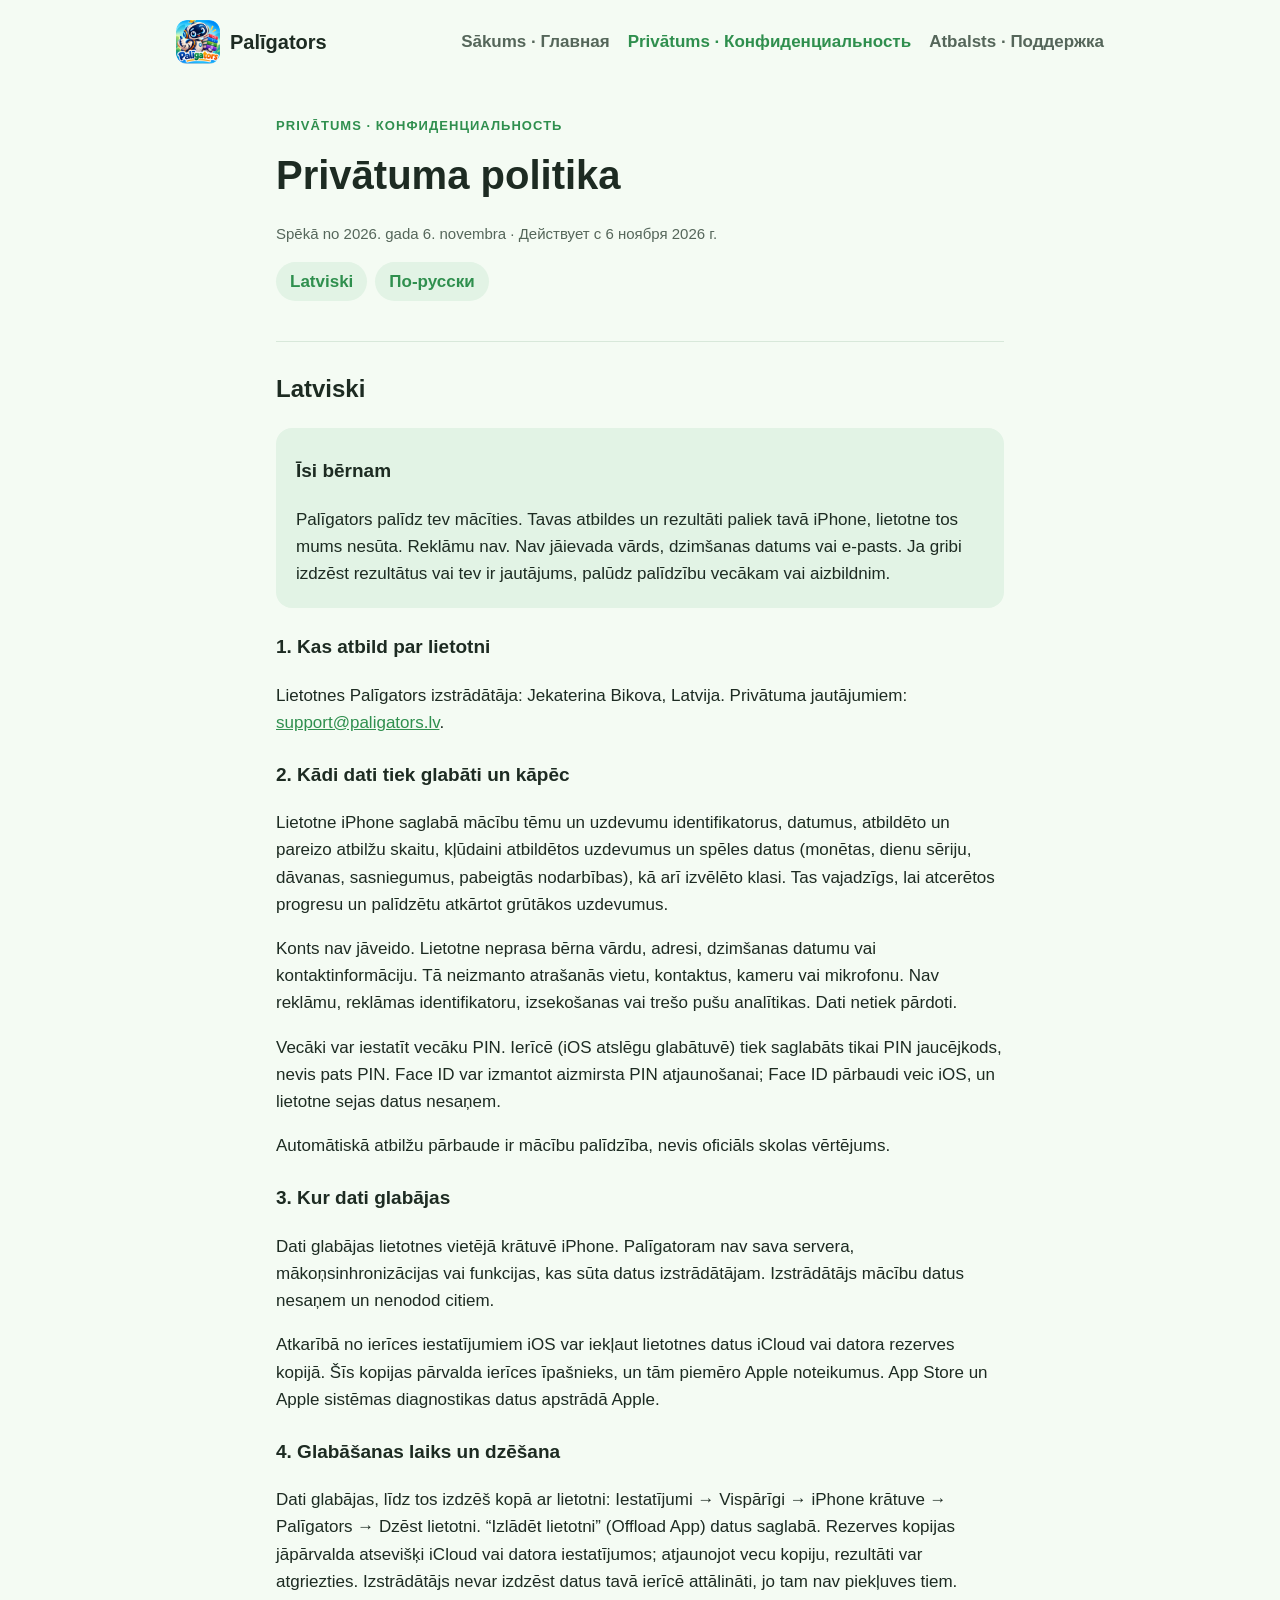
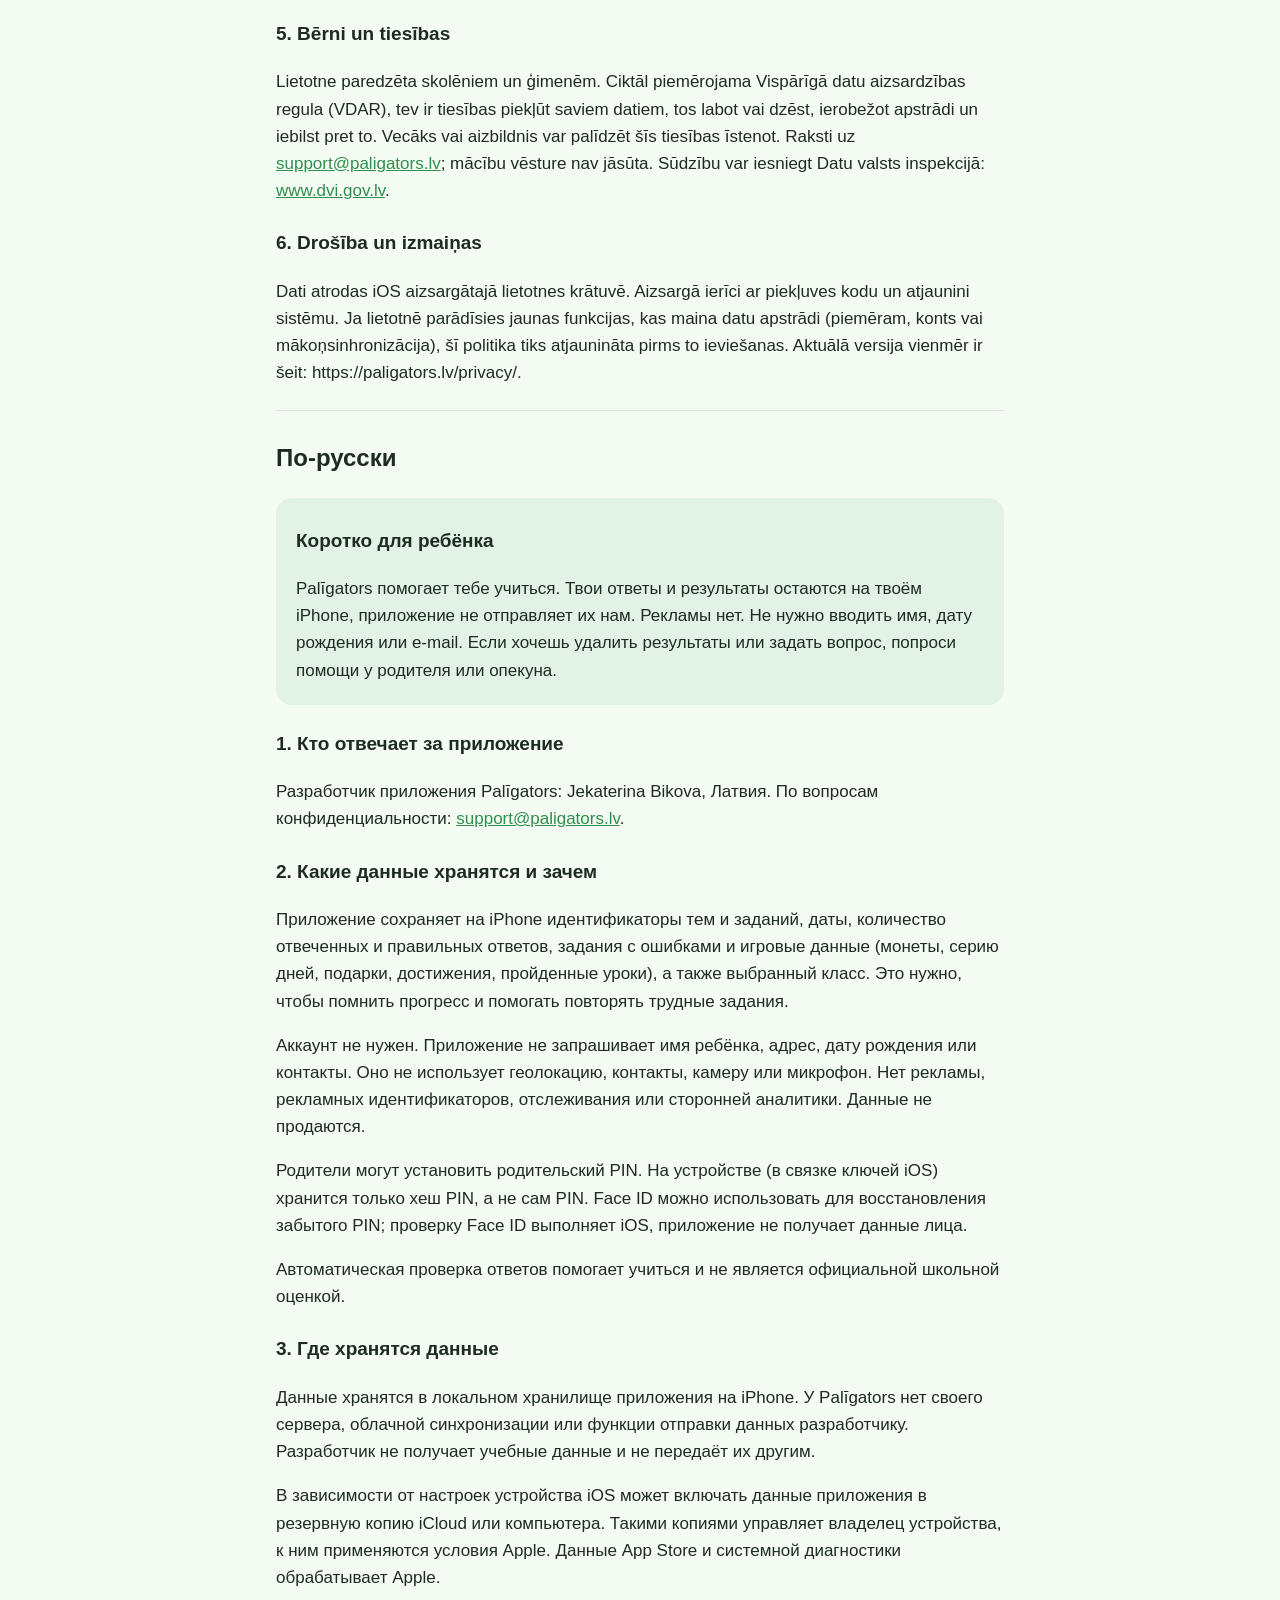
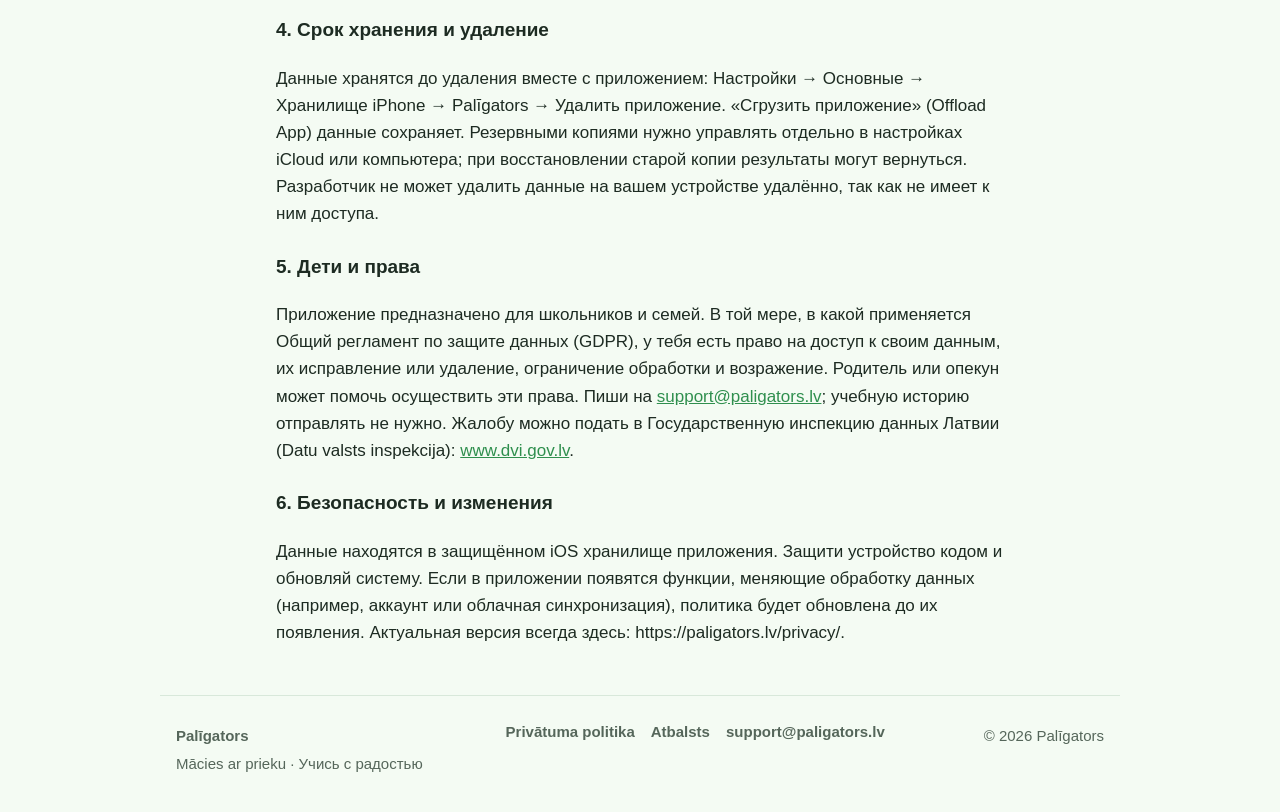
==== privacy/index.html @ 85cf26b2 "Palīgators website: home, privacy policy and support (LV/RU) Co-Authored-By: Claude Opus 5.5 <norepl" ====
<!doctype html>
<html lang="lv">
<head>
<meta charset="utf-8">
<meta name="viewport" content="width=device-width, initial-scale=1">
<meta name="description" content="Palīgators privātuma politika latviešu un krievu valodā.">
<meta name="theme-color" content="#f4fbf3">
<title>Palīgators — privātuma politika</title>
<link rel="icon" href="../assets/images/paligators-icon.png">
<link rel="stylesheet" href="../assets/css/style.css">
</head>
<body>
<a class="skip-link" href="#main">Pāriet uz saturu</a>
<header class="site-header wrap"><a class="brand" href="../"><img src="../assets/images/paligators-icon.png" alt="" width="44" height="44">Palīgators</a><nav aria-label="Navigācija"><a href="../">Sākums · Главная</a><a href="../privacy/" aria-current="page">Privātums · Конфиденциальность</a><a href="../support/">Atbalsts · Поддержка</a></nav></header>
<main id="main">
<header class="page-heading wrap narrow"><p class="eyebrow">PRIVĀTUMS · КОНФИДЕНЦИАЛЬНОСТЬ</p><h1>Privātuma politika</h1><p class="meta">Spēkā no 2026. gada 6. novembra · Действует с 6 ноября 2026 г.</p><div class="lang-switch"><a href="#lv">Latviski</a><a href="#ru">По-русски</a></div></header>
<div class="wrap narrow doc"><section id="lv">
<h2>Latviski</h2>
<div class="kid"><h3>Īsi bērnam</h3><p>Palīgators palīdz tev mācīties. Tavas atbildes un rezultāti paliek tavā iPhone, lietotne tos mums nesūta. Reklāmu nav. Nav jāievada vārds, dzimšanas datums vai e-pasts. Ja gribi izdzēst rezultātus vai tev ir jautājums, palūdz palīdzību vecākam vai aizbildnim.</p></div>
<h3>1. Kas atbild par lietotni</h3>
<p>Lietotnes Palīgators izstrādātāja: Jekaterina Bikova, Latvija. Privātuma jautājumiem: <a href="mailto:support@paligators.lv">support@paligators.lv</a>.</p>
<h3>2. Kādi dati tiek glabāti un kāpēc</h3>
<p>Lietotne iPhone saglabā mācību tēmu un uzdevumu identifikatorus, datumus, atbildēto un pareizo atbilžu skaitu, kļūdaini atbildētos uzdevumus un spēles datus (monētas, dienu sēriju, dāvanas, sasniegumus, pabeigtās nodarbības), kā arī izvēlēto klasi. Tas vajadzīgs, lai atcerētos progresu un palīdzētu atkārtot grūtākos uzdevumus.</p>
<p>Konts nav jāveido. Lietotne neprasa bērna vārdu, adresi, dzimšanas datumu vai kontaktinformāciju. Tā neizmanto atrašanās vietu, kontaktus, kameru vai mikrofonu. Nav reklāmu, reklāmas identifikatoru, izsekošanas vai trešo pušu analītikas. Dati netiek pārdoti.</p>
<p>Vecāki var iestatīt vecāku PIN. Ierīcē (iOS atslēgu glabātuvē) tiek saglabāts tikai PIN jaucējkods, nevis pats PIN. Face ID var izmantot aizmirsta PIN atjaunošanai; Face ID pārbaudi veic iOS, un lietotne sejas datus nesaņem.</p>
<p>Automātiskā atbilžu pārbaude ir mācību palīdzība, nevis oficiāls skolas vērtējums.</p>
<h3>3. Kur dati glabājas</h3>
<p>Dati glabājas lietotnes vietējā krātuvē iPhone. Palīgatoram nav sava servera, mākoņsinhronizācijas vai funkcijas, kas sūta datus izstrādātājam. Izstrādātājs mācību datus nesaņem un nenodod citiem.</p>
<p>Atkarībā no ierīces iestatījumiem iOS var iekļaut lietotnes datus iCloud vai datora rezerves kopijā. Šīs kopijas pārvalda ierīces īpašnieks, un tām piemēro Apple noteikumus. App Store un Apple sistēmas diagnostikas datus apstrādā Apple.</p>
<h3>4. Glabāšanas laiks un dzēšana</h3>
<p>Dati glabājas, līdz tos izdzēš kopā ar lietotni: Iestatījumi → Vispārīgi → iPhone krātuve → Palīgators → Dzēst lietotni. “Izlādēt lietotni” (Offload App) datus saglabā. Rezerves kopijas jāpārvalda atsevišķi iCloud vai datora iestatījumos; atjaunojot vecu kopiju, rezultāti var atgriezties. Izstrādātājs nevar izdzēst datus tavā ierīcē attālināti, jo tam nav piekļuves tiem.</p>
<h3>5. Bērni un tiesības</h3>
<p>Lietotne paredzēta skolēniem un ģimenēm. Ciktāl piemērojama Vispārīgā datu aizsardzības regula (VDAR), tev ir tiesības piekļūt saviem datiem, tos labot vai dzēst, ierobežot apstrādi un iebilst pret to. Vecāks vai aizbildnis var palīdzēt šīs tiesības īstenot. Raksti uz <a href="mailto:support@paligators.lv">support@paligators.lv</a>; mācību vēsture nav jāsūta. Sūdzību var iesniegt Datu valsts inspekcijā: <a href="https://www.dvi.gov.lv/">www.dvi.gov.lv</a>.</p>
<h3>6. Drošība un izmaiņas</h3>
<p>Dati atrodas iOS aizsargātajā lietotnes krātuvē. Aizsargā ierīci ar piekļuves kodu un atjaunini sistēmu. Ja lietotnē parādīsies jaunas funkcijas, kas maina datu apstrādi (piemēram, konts vai mākoņsinhronizācija), šī politika tiks atjaunināta pirms to ieviešanas. Aktuālā versija vienmēr ir šeit: https://paligators.lv/privacy/.</p>
</section><section id="ru" lang="ru">
<h2>По-русски</h2>
<div class="kid"><h3>Коротко для ребёнка</h3><p>Palīgators помогает тебе учиться. Твои ответы и результаты остаются на твоём iPhone, приложение не отправляет их нам. Рекламы нет. Не нужно вводить имя, дату рождения или e-mail. Если хочешь удалить результаты или задать вопрос, попроси помощи у родителя или опекуна.</p></div>
<h3>1. Кто отвечает за приложение</h3>
<p>Разработчик приложения Palīgators: Jekaterina Bikova, Латвия. По вопросам конфиденциальности: <a href="mailto:support@paligators.lv">support@paligators.lv</a>.</p>
<h3>2. Какие данные хранятся и зачем</h3>
<p>Приложение сохраняет на iPhone идентификаторы тем и заданий, даты, количество отвеченных и правильных ответов, задания с ошибками и игровые данные (монеты, серию дней, подарки, достижения, пройденные уроки), а также выбранный класс. Это нужно, чтобы помнить прогресс и помогать повторять трудные задания.</p>
<p>Аккаунт не нужен. Приложение не запрашивает имя ребёнка, адрес, дату рождения или контакты. Оно не использует геолокацию, контакты, камеру или микрофон. Нет рекламы, рекламных идентификаторов, отслеживания или сторонней аналитики. Данные не продаются.</p>
<p>Родители могут установить родительский PIN. На устройстве (в связке ключей iOS) хранится только хеш PIN, а не сам PIN. Face ID можно использовать для восстановления забытого PIN; проверку Face ID выполняет iOS, приложение не получает данные лица.</p>
<p>Автоматическая проверка ответов помогает учиться и не является официальной школьной оценкой.</p>
<h3>3. Где хранятся данные</h3>
<p>Данные хранятся в локальном хранилище приложения на iPhone. У Palīgators нет своего сервера, облачной синхронизации или функции отправки данных разработчику. Разработчик не получает учебные данные и не передаёт их другим.</p>
<p>В зависимости от настроек устройства iOS может включать данные приложения в резервную копию iCloud или компьютера. Такими копиями управляет владелец устройства, к ним применяются условия Apple. Данные App Store и системной диагностики обрабатывает Apple.</p>
<h3>4. Срок хранения и удаление</h3>
<p>Данные хранятся до удаления вместе с приложением: Настройки → Основные → Хранилище iPhone → Palīgators → Удалить приложение. «Сгрузить приложение» (Offload App) данные сохраняет. Резервными копиями нужно управлять отдельно в настройках iCloud или компьютера; при восстановлении старой копии результаты могут вернуться. Разработчик не может удалить данные на вашем устройстве удалённо, так как не имеет к ним доступа.</p>
<h3>5. Дети и права</h3>
<p>Приложение предназначено для школьников и семей. В той мере, в какой применяется Общий регламент по защите данных (GDPR), у тебя есть право на доступ к своим данным, их исправление или удаление, ограничение обработки и возражение. Родитель или опекун может помочь осуществить эти права. Пиши на <a href="mailto:support@paligators.lv">support@paligators.lv</a>; учебную историю отправлять не нужно. Жалобу можно подать в Государственную инспекцию данных Латвии (Datu valsts inspekcija): <a href="https://www.dvi.gov.lv/">www.dvi.gov.lv</a>.</p>
<h3>6. Безопасность и изменения</h3>
<p>Данные находятся в защищённом iOS хранилище приложения. Защити устройство кодом и обновляй систему. Если в приложении появятся функции, меняющие обработку данных (например, аккаунт или облачная синхронизация), политика будет обновлена до их появления. Актуальная версия всегда здесь: https://paligators.lv/privacy/.</p>
</section></div>
</main>
<footer class="site-footer wrap"><div><p><strong>Palīgators</strong></p><p>Mācies ar prieku · Учись с радостью</p></div><nav aria-label="Kājene"><a href="../privacy/">Privātuma politika</a><a href="../support/">Atbalsts</a><a href="mailto:support@paligators.lv">support@paligators.lv</a></nav><p>© 2026 Palīgators</p></footer>
</body>
</html>
---- assets/css/style.css ----
:root {
  --bg: #f4fbf3;
  --surface: #ffffff;
  --ink: #1d2b22;
  --muted: #55665a;
  --accent: #2f8f4e;
  --accent-soft: #e2f3e5;
  --line: #d8e8da;
}
@media (prefers-color-scheme: dark) {
  :root {
    --bg: #111a14;
    --surface: #18241c;
    --ink: #e8f2ea;
    --muted: #a7b9ac;
    --accent: #6fcf8c;
    --accent-soft: #20352a;
    --line: #2b3f31;
  }
}
* { box-sizing: border-box; }
html { -webkit-text-size-adjust: 100%; }
body {
  margin: 0;
  background: var(--bg);
  color: var(--ink);
  font: 17px/1.6 -apple-system, BlinkMacSystemFont, "Segoe UI", Roboto, Helvetica, Arial, sans-serif;
}
a { color: var(--accent); }
.wrap { max-width: 960px; margin: 0 auto; padding: 0 16px; }
.narrow { max-width: 760px; }
.skip-link { position: absolute; left: -999px; }
.skip-link:focus { left: 16px; top: 16px; background: var(--surface); padding: 8px 12px; }
.site-header { display: flex; align-items: center; justify-content: space-between; gap: 16px; padding-top: 20px; padding-bottom: 20px; flex-wrap: wrap; }
.brand { display: flex; align-items: center; gap: 10px; color: var(--ink); text-decoration: none; font-weight: 700; font-size: 20px; }
.brand img { width: 44px; height: 44px; border-radius: 11px; }
nav a { margin-left: 18px; color: var(--muted); text-decoration: none; font-weight: 600; }
nav a:first-child { margin-left: 0; }
nav a[aria-current="page"], nav a:hover { color: var(--accent); }
.hero { text-align: center; padding: 48px 16px 32px; }
.hero img { width: 140px; height: 140px; border-radius: 32px; box-shadow: 0 10px 30px rgba(0,0,0,.12); }
.hero h1 { font-size: clamp(32px, 6vw, 48px); margin: 24px 0 8px; }
.hero p { color: var(--muted); font-size: 19px; margin: 4px 0; }
.cards { display: grid; grid-template-columns: repeat(auto-fit, minmax(240px, 1fr)); gap: 16px; padding-bottom: 40px; }
.card { background: var(--surface); border: 1px solid var(--line); border-radius: 16px; padding: 20px; }
.card h2 { font-size: 19px; margin: 0 0 6px; }
.card p { margin: 0; color: var(--muted); }
.page-heading { padding-top: 32px; padding-bottom: 8px; }
.eyebrow { color: var(--accent); font-weight: 700; letter-spacing: .08em; font-size: 13px; margin: 0; }
.page-heading h1 { font-size: clamp(28px, 5vw, 40px); margin: 6px 0 8px; }
.meta { color: var(--muted); font-size: 15px; }
.lang-switch { display: flex; gap: 8px; margin: 16px 0 8px; }
.lang-switch a { background: var(--accent-soft); padding: 6px 14px; border-radius: 999px; text-decoration: none; font-weight: 600; }
.doc { padding-bottom: 32px; }
.doc section { border-top: 1px solid var(--line); padding-top: 8px; margin-top: 24px; }
.doc h2 { font-size: 24px; }
.doc h3 { font-size: 19px; margin-top: 24px; }
.kid { background: var(--accent-soft); border-radius: 16px; padding: 4px 20px; }
.contact-email { display: inline-block; font-size: 22px; font-weight: 700; margin: 8px 0 16px; word-break: break-all; }
.faq article { background: var(--surface); border: 1px solid var(--line); border-radius: 14px; padding: 4px 18px; margin: 12px 0; }
.faq h3 { font-size: 18px; }
.button { display: inline-block; background: var(--accent); color: #fff; padding: 10px 20px; border-radius: 999px; text-decoration: none; font-weight: 700; }
.site-footer { border-top: 1px solid var(--line); padding-top: 24px; padding-bottom: 32px; color: var(--muted); font-size: 15px; display: flex; flex-wrap: wrap; gap: 12px 32px; justify-content: space-between; }
.site-footer p { margin: 4px 0; }
.site-footer nav a { margin: 0 16px 0 0; }
@media (max-width: 520px) {
  nav a { margin-left: 12px; font-size: 15px; }
}
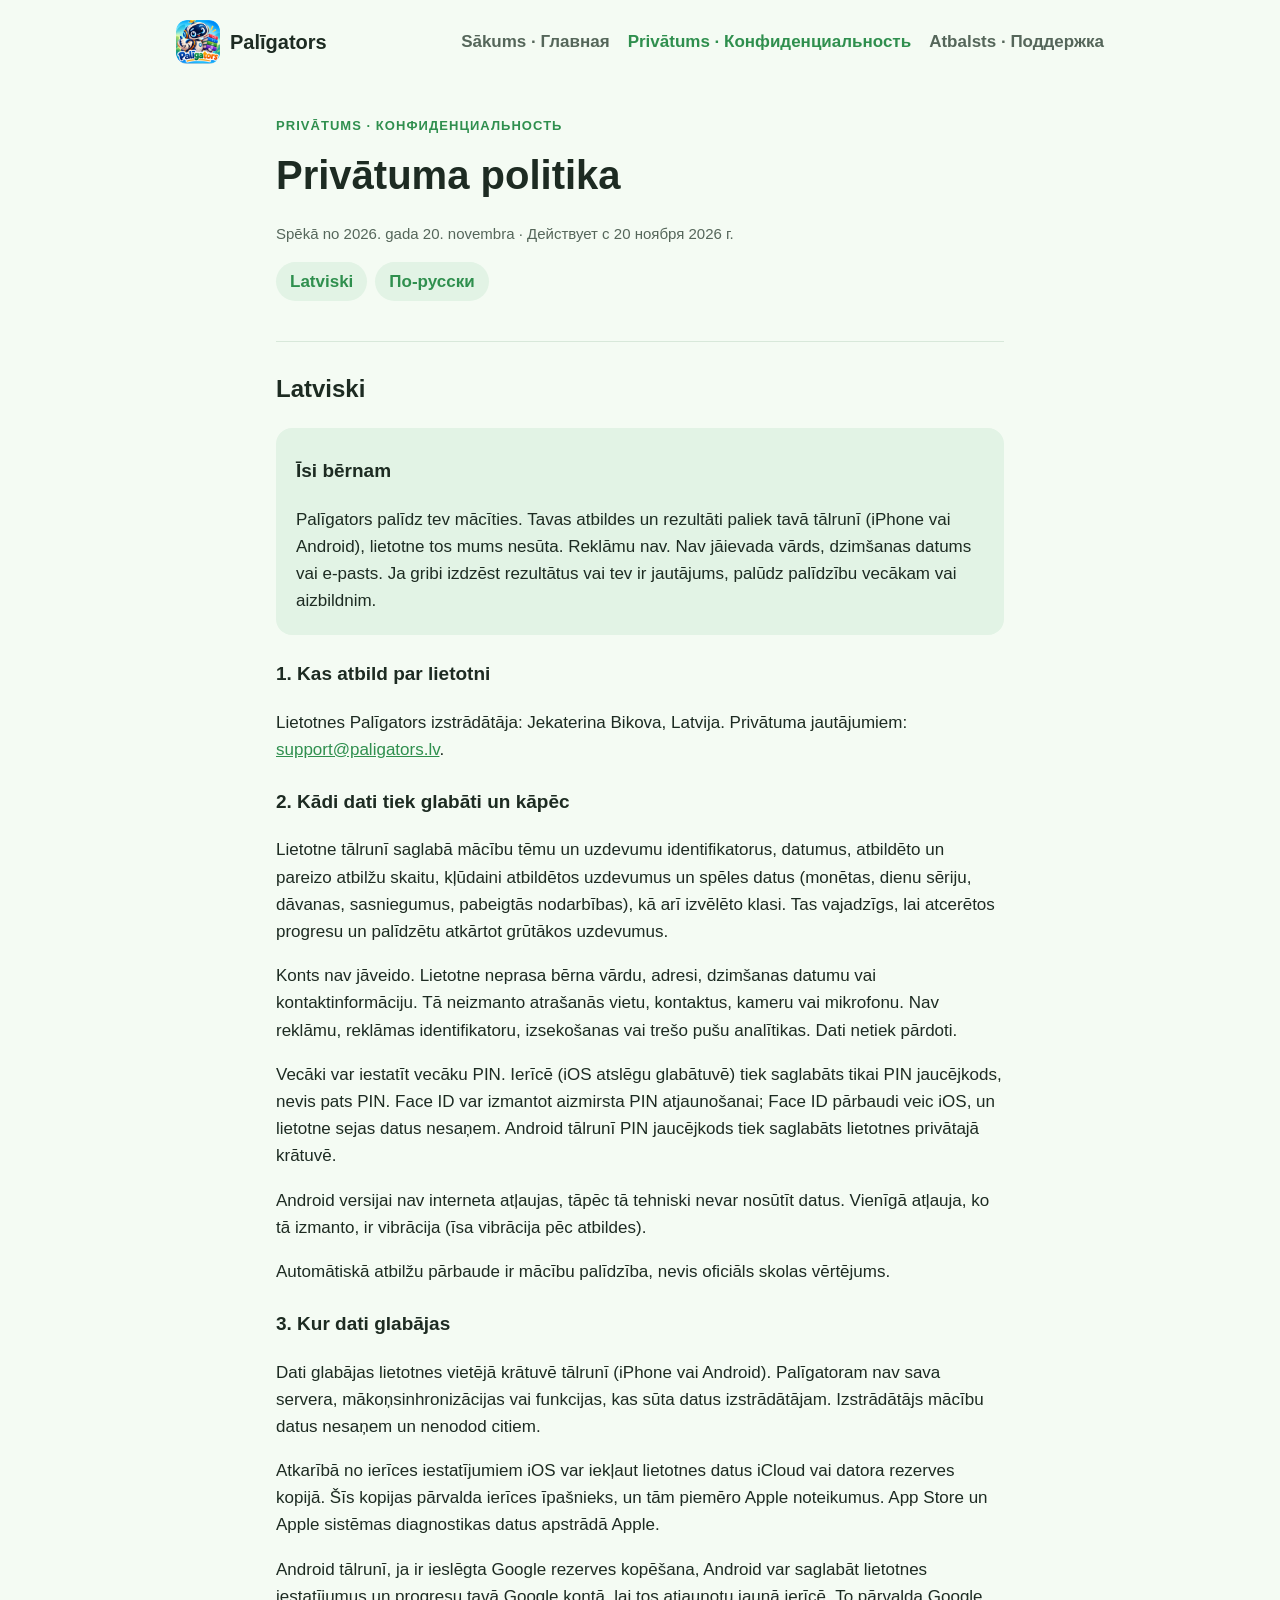
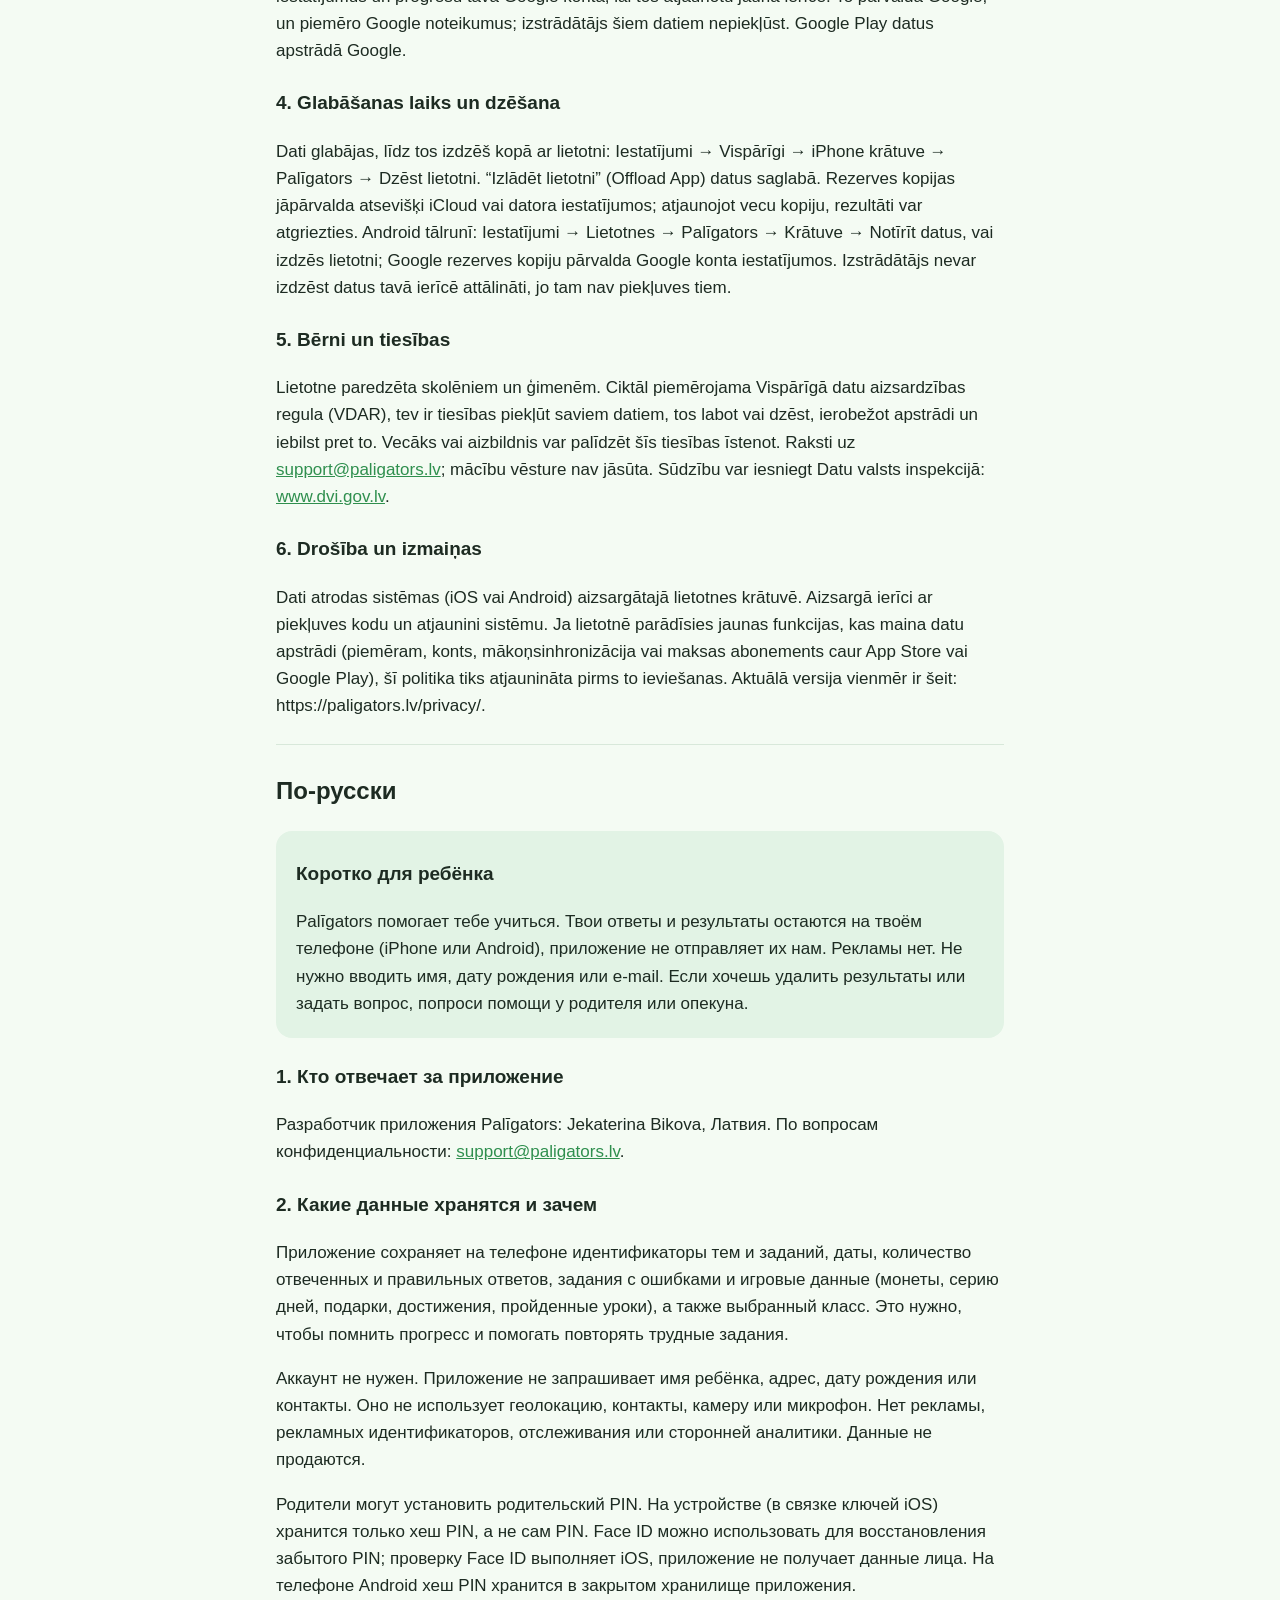
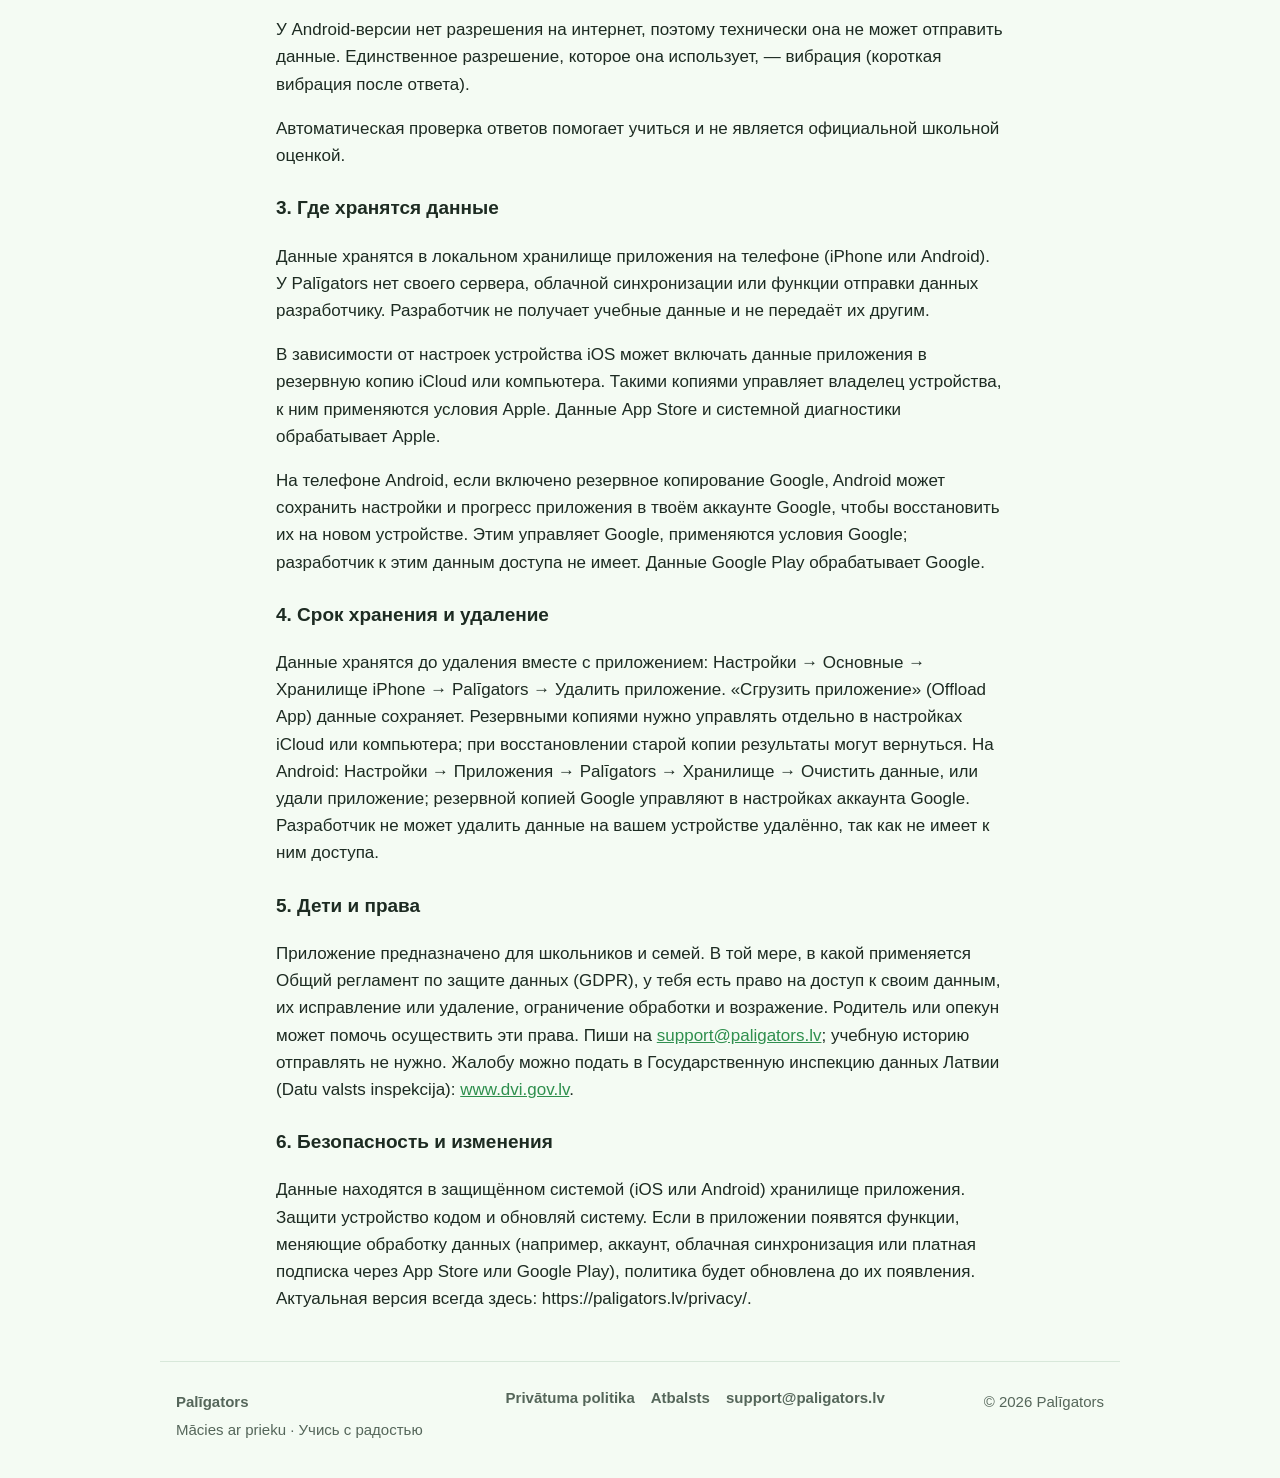
==== commit 5e5412bd: "Update Update Palīgators Privacy Policy — 20 November 2026" ====
--- a/privacy/index.html
+++ b/privacy/index.html
@@ -13,45 +13,49 @@
 <a class="skip-link" href="#main">Pāriet uz saturu</a>
 <header class="site-header wrap"><a class="brand" href="../"><img src="../assets/images/paligators-icon.png" alt="" width="44" height="44">Palīgators</a><nav aria-label="Navigācija"><a href="../">Sākums · Главная</a><a href="../privacy/" aria-current="page">Privātums · Конфиденциальность</a><a href="../support/">Atbalsts · Поддержка</a></nav></header>
 <main id="main">
-<header class="page-heading wrap narrow"><p class="eyebrow">PRIVĀTUMS · КОНФИДЕНЦИАЛЬНОСТЬ</p><h1>Privātuma politika</h1><p class="meta">Spēkā no 2026. gada 6. novembra · Действует с 6 ноября 2026 г.</p><div class="lang-switch"><a href="#lv">Latviski</a><a href="#ru">По-русски</a></div></header>
+<header class="page-heading wrap narrow"><p class="eyebrow">PRIVĀTUMS · КОНФИДЕНЦИАЛЬНОСТЬ</p><h1>Privātuma politika</h1><p class="meta">Spēkā no 2026. gada 20. novembra · Действует с 20 ноября 2026 г.</p><div class="lang-switch"><a href="#lv">Latviski</a><a href="#ru">По-русски</a></div></header>
 <div class="wrap narrow doc"><section id="lv">
 <h2>Latviski</h2>
-<div class="kid"><h3>Īsi bērnam</h3><p>Palīgators palīdz tev mācīties. Tavas atbildes un rezultāti paliek tavā iPhone, lietotne tos mums nesūta. Reklāmu nav. Nav jāievada vārds, dzimšanas datums vai e-pasts. Ja gribi izdzēst rezultātus vai tev ir jautājums, palūdz palīdzību vecākam vai aizbildnim.</p></div>
+<div class="kid"><h3>Īsi bērnam</h3><p>Palīgators palīdz tev mācīties. Tavas atbildes un rezultāti paliek tavā tālrunī (iPhone vai Android), lietotne tos mums nesūta. Reklāmu nav. Nav jāievada vārds, dzimšanas datums vai e-pasts. Ja gribi izdzēst rezultātus vai tev ir jautājums, palūdz palīdzību vecākam vai aizbildnim.</p></div>
 <h3>1. Kas atbild par lietotni</h3>
 <p>Lietotnes Palīgators izstrādātāja: Jekaterina Bikova, Latvija. Privātuma jautājumiem: <a href="mailto:support@paligators.lv">support@paligators.lv</a>.</p>
 <h3>2. Kādi dati tiek glabāti un kāpēc</h3>
-<p>Lietotne iPhone saglabā mācību tēmu un uzdevumu identifikatorus, datumus, atbildēto un pareizo atbilžu skaitu, kļūdaini atbildētos uzdevumus un spēles datus (monētas, dienu sēriju, dāvanas, sasniegumus, pabeigtās nodarbības), kā arī izvēlēto klasi. Tas vajadzīgs, lai atcerētos progresu un palīdzētu atkārtot grūtākos uzdevumus.</p>
+<p>Lietotne tālrunī saglabā mācību tēmu un uzdevumu identifikatorus, datumus, atbildēto un pareizo atbilžu skaitu, kļūdaini atbildētos uzdevumus un spēles datus (monētas, dienu sēriju, dāvanas, sasniegumus, pabeigtās nodarbības), kā arī izvēlēto klasi. Tas vajadzīgs, lai atcerētos progresu un palīdzētu atkārtot grūtākos uzdevumus.</p>
 <p>Konts nav jāveido. Lietotne neprasa bērna vārdu, adresi, dzimšanas datumu vai kontaktinformāciju. Tā neizmanto atrašanās vietu, kontaktus, kameru vai mikrofonu. Nav reklāmu, reklāmas identifikatoru, izsekošanas vai trešo pušu analītikas. Dati netiek pārdoti.</p>
-<p>Vecāki var iestatīt vecāku PIN. Ierīcē (iOS atslēgu glabātuvē) tiek saglabāts tikai PIN jaucējkods, nevis pats PIN. Face ID var izmantot aizmirsta PIN atjaunošanai; Face ID pārbaudi veic iOS, un lietotne sejas datus nesaņem.</p>
+<p>Vecāki var iestatīt vecāku PIN. Ierīcē (iOS atslēgu glabātuvē) tiek saglabāts tikai PIN jaucējkods, nevis pats PIN. Face ID var izmantot aizmirsta PIN atjaunošanai; Face ID pārbaudi veic iOS, un lietotne sejas datus nesaņem. Android tālrunī PIN jaucējkods tiek saglabāts lietotnes privātajā krātuvē.</p>
+<p>Android versijai nav interneta atļaujas, tāpēc tā tehniski nevar nosūtīt datus. Vienīgā atļauja, ko tā izmanto, ir vibrācija (īsa vibrācija pēc atbildes).</p>
 <p>Automātiskā atbilžu pārbaude ir mācību palīdzība, nevis oficiāls skolas vērtējums.</p>
 <h3>3. Kur dati glabājas</h3>
-<p>Dati glabājas lietotnes vietējā krātuvē iPhone. Palīgatoram nav sava servera, mākoņsinhronizācijas vai funkcijas, kas sūta datus izstrādātājam. Izstrādātājs mācību datus nesaņem un nenodod citiem.</p>
+<p>Dati glabājas lietotnes vietējā krātuvē tālrunī (iPhone vai Android). Palīgatoram nav sava servera, mākoņsinhronizācijas vai funkcijas, kas sūta datus izstrādātājam. Izstrādātājs mācību datus nesaņem un nenodod citiem.</p>
 <p>Atkarībā no ierīces iestatījumiem iOS var iekļaut lietotnes datus iCloud vai datora rezerves kopijā. Šīs kopijas pārvalda ierīces īpašnieks, un tām piemēro Apple noteikumus. App Store un Apple sistēmas diagnostikas datus apstrādā Apple.</p>
+<p>Android tālrunī, ja ir ieslēgta Google rezerves kopēšana, Android var saglabāt lietotnes iestatījumus un progresu tavā Google kontā, lai tos atjaunotu jaunā ierīcē. To pārvalda Google, un piemēro Google noteikumus; izstrādātājs šiem datiem nepiekļūst. Google Play datus apstrādā Google.</p>
 <h3>4. Glabāšanas laiks un dzēšana</h3>
-<p>Dati glabājas, līdz tos izdzēš kopā ar lietotni: Iestatījumi → Vispārīgi → iPhone krātuve → Palīgators → Dzēst lietotni. “Izlādēt lietotni” (Offload App) datus saglabā. Rezerves kopijas jāpārvalda atsevišķi iCloud vai datora iestatījumos; atjaunojot vecu kopiju, rezultāti var atgriezties. Izstrādātājs nevar izdzēst datus tavā ierīcē attālināti, jo tam nav piekļuves tiem.</p>
+<p>Dati glabājas, līdz tos izdzēš kopā ar lietotni: Iestatījumi → Vispārīgi → iPhone krātuve → Palīgators → Dzēst lietotni. “Izlādēt lietotni” (Offload App) datus saglabā. Rezerves kopijas jāpārvalda atsevišķi iCloud vai datora iestatījumos; atjaunojot vecu kopiju, rezultāti var atgriezties. Android tālrunī: Iestatījumi → Lietotnes → Palīgators → Krātuve → Notīrīt datus, vai izdzēs lietotni; Google rezerves kopiju pārvalda Google konta iestatījumos. Izstrādātājs nevar izdzēst datus tavā ierīcē attālināti, jo tam nav piekļuves tiem.</p>
 <h3>5. Bērni un tiesības</h3>
 <p>Lietotne paredzēta skolēniem un ģimenēm. Ciktāl piemērojama Vispārīgā datu aizsardzības regula (VDAR), tev ir tiesības piekļūt saviem datiem, tos labot vai dzēst, ierobežot apstrādi un iebilst pret to. Vecāks vai aizbildnis var palīdzēt šīs tiesības īstenot. Raksti uz <a href="mailto:support@paligators.lv">support@paligators.lv</a>; mācību vēsture nav jāsūta. Sūdzību var iesniegt Datu valsts inspekcijā: <a href="https://www.dvi.gov.lv/">www.dvi.gov.lv</a>.</p>
 <h3>6. Drošība un izmaiņas</h3>
-<p>Dati atrodas iOS aizsargātajā lietotnes krātuvē. Aizsargā ierīci ar piekļuves kodu un atjaunini sistēmu. Ja lietotnē parādīsies jaunas funkcijas, kas maina datu apstrādi (piemēram, konts vai mākoņsinhronizācija), šī politika tiks atjaunināta pirms to ieviešanas. Aktuālā versija vienmēr ir šeit: https://paligators.lv/privacy/.</p>
+<p>Dati atrodas sistēmas (iOS vai Android) aizsargātajā lietotnes krātuvē. Aizsargā ierīci ar piekļuves kodu un atjaunini sistēmu. Ja lietotnē parādīsies jaunas funkcijas, kas maina datu apstrādi (piemēram, konts, mākoņsinhronizācija vai maksas abonements caur App Store vai Google Play), šī politika tiks atjaunināta pirms to ieviešanas. Aktuālā versija vienmēr ir šeit: https://paligators.lv/privacy/.</p>
 </section><section id="ru" lang="ru">
 <h2>По-русски</h2>
-<div class="kid"><h3>Коротко для ребёнка</h3><p>Palīgators помогает тебе учиться. Твои ответы и результаты остаются на твоём iPhone, приложение не отправляет их нам. Рекламы нет. Не нужно вводить имя, дату рождения или e-mail. Если хочешь удалить результаты или задать вопрос, попроси помощи у родителя или опекуна.</p></div>
+<div class="kid"><h3>Коротко для ребёнка</h3><p>Palīgators помогает тебе учиться. Твои ответы и результаты остаются на твоём телефоне (iPhone или Android), приложение не отправляет их нам. Рекламы нет. Не нужно вводить имя, дату рождения или e-mail. Если хочешь удалить результаты или задать вопрос, попроси помощи у родителя или опекуна.</p></div>
 <h3>1. Кто отвечает за приложение</h3>
 <p>Разработчик приложения Palīgators: Jekaterina Bikova, Латвия. По вопросам конфиденциальности: <a href="mailto:support@paligators.lv">support@paligators.lv</a>.</p>
 <h3>2. Какие данные хранятся и зачем</h3>
-<p>Приложение сохраняет на iPhone идентификаторы тем и заданий, даты, количество отвеченных и правильных ответов, задания с ошибками и игровые данные (монеты, серию дней, подарки, достижения, пройденные уроки), а также выбранный класс. Это нужно, чтобы помнить прогресс и помогать повторять трудные задания.</p>
+<p>Приложение сохраняет на телефоне идентификаторы тем и заданий, даты, количество отвеченных и правильных ответов, задания с ошибками и игровые данные (монеты, серию дней, подарки, достижения, пройденные уроки), а также выбранный класс. Это нужно, чтобы помнить прогресс и помогать повторять трудные задания.</p>
 <p>Аккаунт не нужен. Приложение не запрашивает имя ребёнка, адрес, дату рождения или контакты. Оно не использует геолокацию, контакты, камеру или микрофон. Нет рекламы, рекламных идентификаторов, отслеживания или сторонней аналитики. Данные не продаются.</p>
-<p>Родители могут установить родительский PIN. На устройстве (в связке ключей iOS) хранится только хеш PIN, а не сам PIN. Face ID можно использовать для восстановления забытого PIN; проверку Face ID выполняет iOS, приложение не получает данные лица.</p>
+<p>Родители могут установить родительский PIN. На устройстве (в связке ключей iOS) хранится только хеш PIN, а не сам PIN. Face ID можно использовать для восстановления забытого PIN; проверку Face ID выполняет iOS, приложение не получает данные лица. На телефоне Android хеш PIN хранится в закрытом хранилище приложения.</p>
+<p>У Android-версии нет разрешения на интернет, поэтому технически она не может отправить данные. Единственное разрешение, которое она использует, — вибрация (короткая вибрация после ответа).</p>
 <p>Автоматическая проверка ответов помогает учиться и не является официальной школьной оценкой.</p>
 <h3>3. Где хранятся данные</h3>
-<p>Данные хранятся в локальном хранилище приложения на iPhone. У Palīgators нет своего сервера, облачной синхронизации или функции отправки данных разработчику. Разработчик не получает учебные данные и не передаёт их другим.</p>
+<p>Данные хранятся в локальном хранилище приложения на телефоне (iPhone или Android). У Palīgators нет своего сервера, облачной синхронизации или функции отправки данных разработчику. Разработчик не получает учебные данные и не передаёт их другим.</p>
 <p>В зависимости от настроек устройства iOS может включать данные приложения в резервную копию iCloud или компьютера. Такими копиями управляет владелец устройства, к ним применяются условия Apple. Данные App Store и системной диагностики обрабатывает Apple.</p>
+<p>На телефоне Android, если включено резервное копирование Google, Android может сохранить настройки и прогресс приложения в твоём аккаунте Google, чтобы восстановить их на новом устройстве. Этим управляет Google, применяются условия Google; разработчик к этим данным доступа не имеет. Данные Google Play обрабатывает Google.</p>
 <h3>4. Срок хранения и удаление</h3>
-<p>Данные хранятся до удаления вместе с приложением: Настройки → Основные → Хранилище iPhone → Palīgators → Удалить приложение. «Сгрузить приложение» (Offload App) данные сохраняет. Резервными копиями нужно управлять отдельно в настройках iCloud или компьютера; при восстановлении старой копии результаты могут вернуться. Разработчик не может удалить данные на вашем устройстве удалённо, так как не имеет к ним доступа.</p>
+<p>Данные хранятся до удаления вместе с приложением: Настройки → Основные → Хранилище iPhone → Palīgators → Удалить приложение. «Сгрузить приложение» (Offload App) данные сохраняет. Резервными копиями нужно управлять отдельно в настройках iCloud или компьютера; при восстановлении старой копии результаты могут вернуться. На Android: Настройки → Приложения → Palīgators → Хранилище → Очистить данные, или удали приложение; резервной копией Google управляют в настройках аккаунта Google. Разработчик не может удалить данные на вашем устройстве удалённо, так как не имеет к ним доступа.</p>
 <h3>5. Дети и права</h3>
 <p>Приложение предназначено для школьников и семей. В той мере, в какой применяется Общий регламент по защите данных (GDPR), у тебя есть право на доступ к своим данным, их исправление или удаление, ограничение обработки и возражение. Родитель или опекун может помочь осуществить эти права. Пиши на <a href="mailto:support@paligators.lv">support@paligators.lv</a>; учебную историю отправлять не нужно. Жалобу можно подать в Государственную инспекцию данных Латвии (Datu valsts inspekcija): <a href="https://www.dvi.gov.lv/">www.dvi.gov.lv</a>.</p>
 <h3>6. Безопасность и изменения</h3>
-<p>Данные находятся в защищённом iOS хранилище приложения. Защити устройство кодом и обновляй систему. Если в приложении появятся функции, меняющие обработку данных (например, аккаунт или облачная синхронизация), политика будет обновлена до их появления. Актуальная версия всегда здесь: https://paligators.lv/privacy/.</p>
+<p>Данные находятся в защищённом системой (iOS или Android) хранилище приложения. Защити устройство кодом и обновляй систему. Если в приложении появятся функции, меняющие обработку данных (например, аккаунт, облачная синхронизация или платная подписка через App Store или Google Play), политика будет обновлена до их появления. Актуальная версия всегда здесь: https://paligators.lv/privacy/.</p>
 </section></div>
 </main>
 <footer class="site-footer wrap"><div><p><strong>Palīgators</strong></p><p>Mācies ar prieku · Учись с радостью</p></div><nav aria-label="Kājene"><a href="../privacy/">Privātuma politika</a><a href="../support/">Atbalsts</a><a href="mailto:support@paligators.lv">support@paligators.lv</a></nav><p>© 2026 Palīgators</p></footer>
